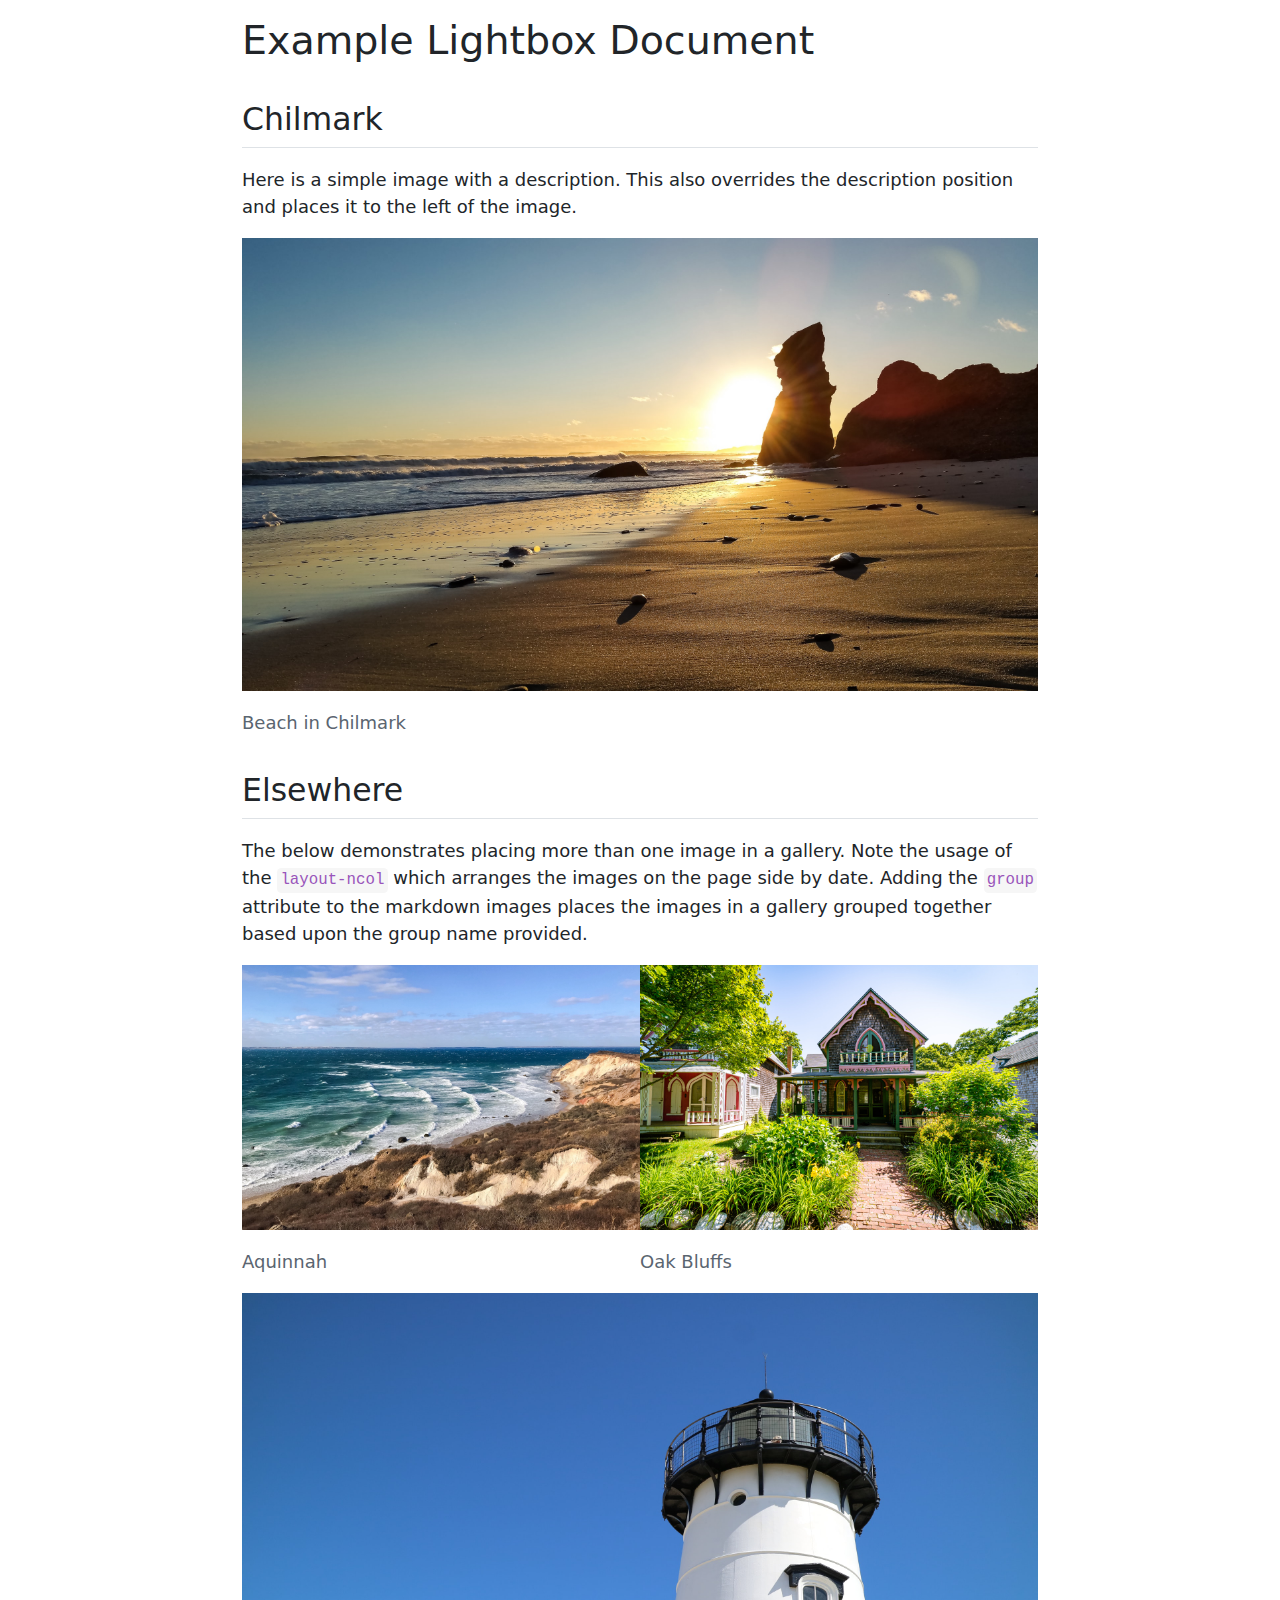
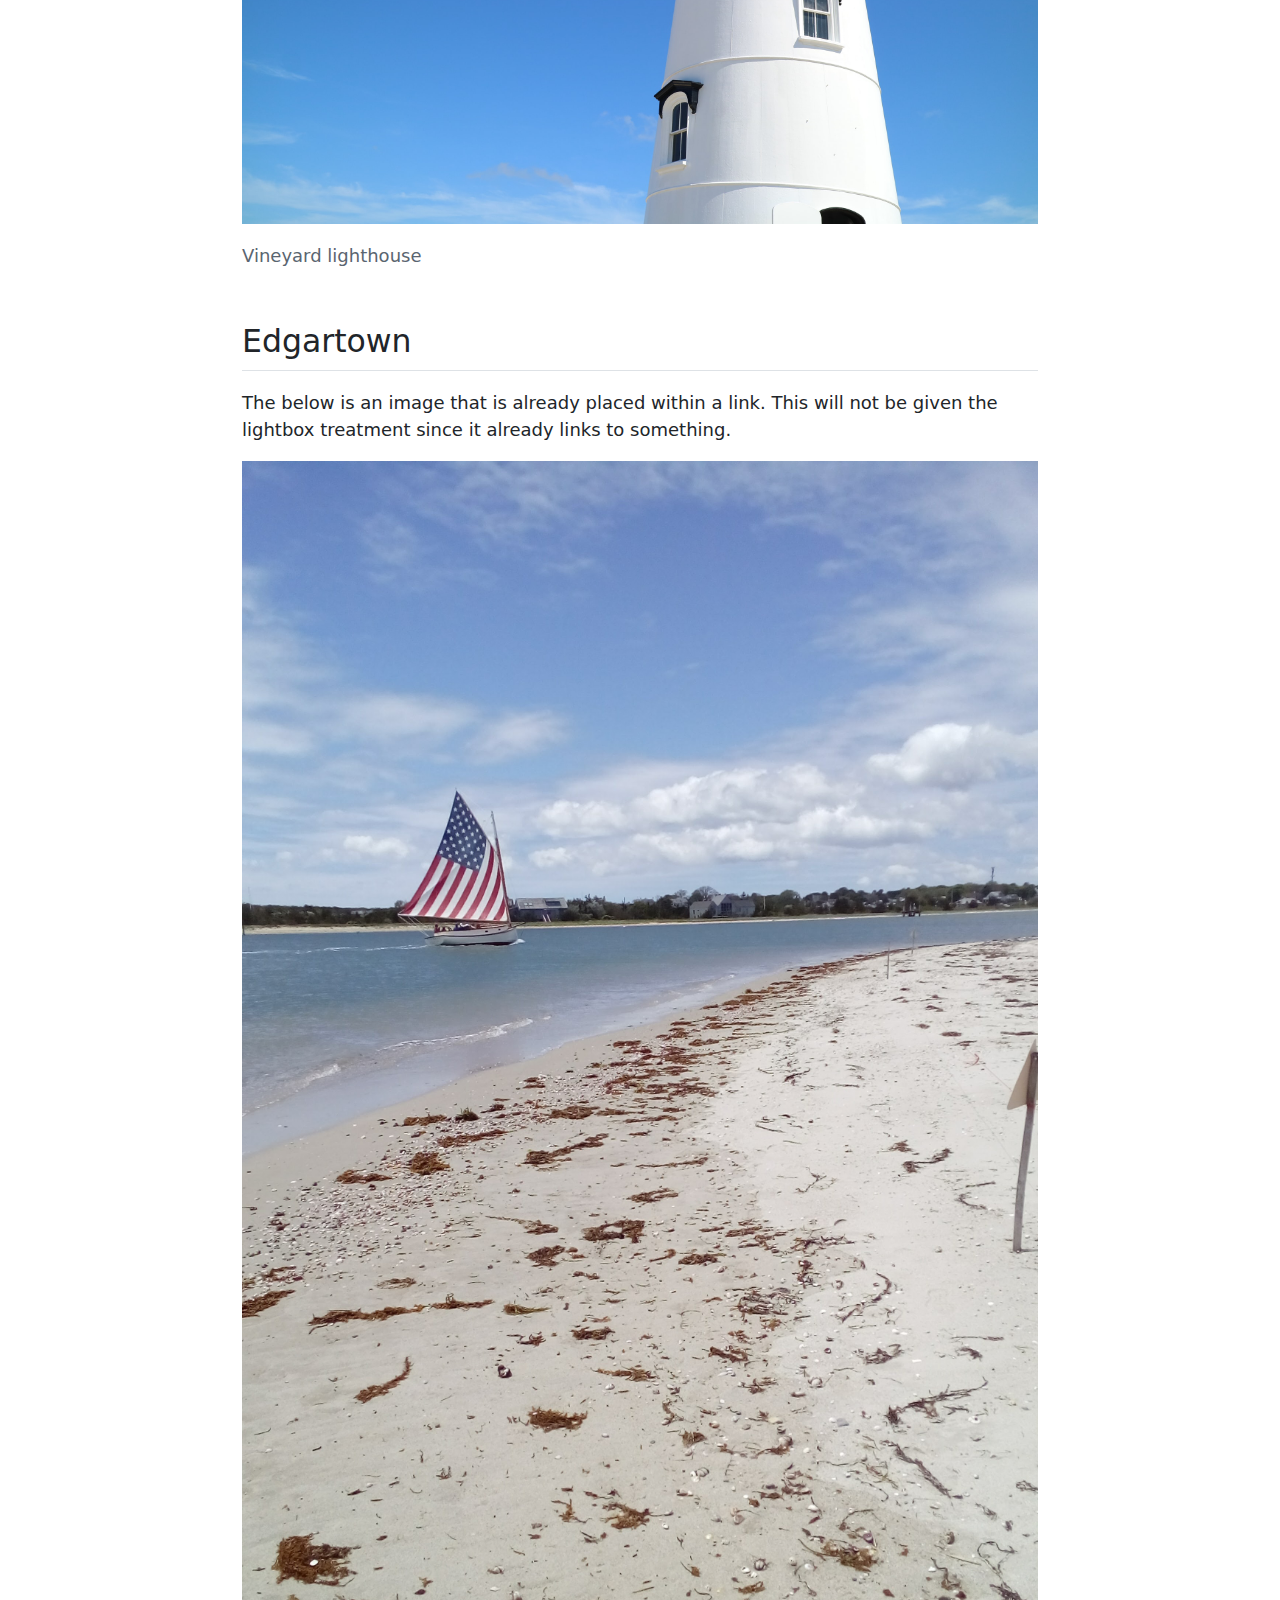
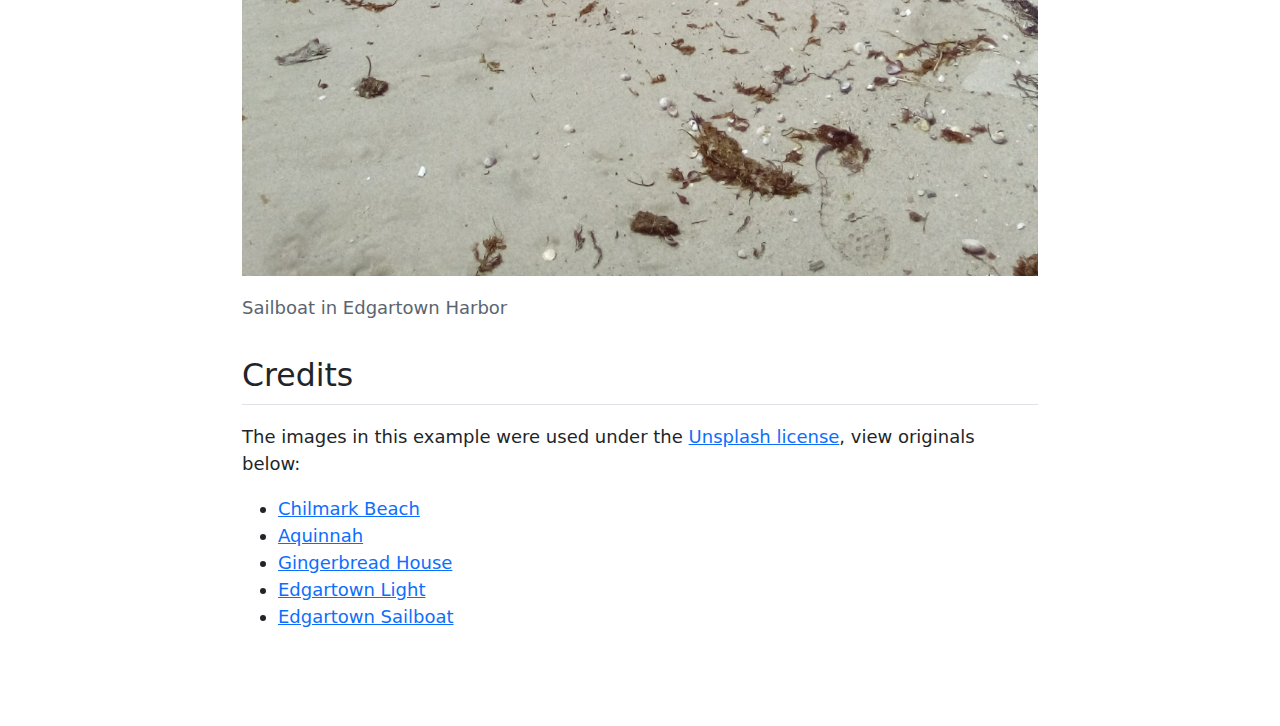
==== example.html @ 927add0f "Built site for gh-pages" ====
<!DOCTYPE html>
<html xmlns="http://www.w3.org/1999/xhtml" lang="en" xml:lang="en"><head>

<meta charset="utf-8">
<meta name="generator" content="quarto-99.9.9">

<meta name="viewport" content="width=device-width, initial-scale=1.0, user-scalable=yes">


<title>Example Lightbox Document</title>
<style>
code{white-space: pre-wrap;}
span.smallcaps{font-variant: small-caps;}
span.underline{text-decoration: underline;}
div.column{display: inline-block; vertical-align: top; width: 50%;}
div.hanging-indent{margin-left: 1.5em; text-indent: -1.5em;}
ul.task-list{list-style: none;}
</style>


<script src="example_files/libs/clipboard/clipboard.min.js"></script>
<script src="example_files/libs/quarto-html/quarto.js"></script>
<script src="example_files/libs/quarto-html/popper.min.js"></script>
<script src="example_files/libs/quarto-html/tippy.umd.min.js"></script>
<script src="example_files/libs/quarto-html/anchor.min.js"></script>
<link href="example_files/libs/quarto-html/tippy.css" rel="stylesheet">
<link href="example_files/libs/quarto-html/quarto-syntax-highlighting.css" rel="stylesheet" id="quarto-text-highlighting-styles">
<script src="example_files/libs/bootstrap/bootstrap.min.js"></script>
<link href="example_files/libs/bootstrap/bootstrap-icons.css" rel="stylesheet">
<link href="example_files/libs/bootstrap/bootstrap.min.css" rel="stylesheet" id="quarto-bootstrap" data-mode="light">
<script src="example_files/libs/quarto-contrib/glightbox/glightbox.min.js"></script>
<link href="example_files/libs/quarto-contrib/glightbox/glightbox.min.css" rel="stylesheet">
<link href="example_files/libs/quarto-contrib/glightbox/lightbox.css" rel="stylesheet">


</head>

<body class="fullcontent">

<div id="quarto-content" class="page-columns page-rows-contents page-layout-article">

<main class="content" id="quarto-document-content">

<header id="title-block-header" class="quarto-title-block default">
<div class="quarto-title">
<h1 class="title">Example Lightbox Document</h1>
</div>



<div class="quarto-title-meta">

    
    
  </div>
  

</header>

<section id="chilmark" class="level2">
<h2 class="anchored" data-anchor-id="chilmark">Chilmark</h2>
<p>Here is a simple image with a description. This also overrides the description position and places it to the left of the image.</p>
<div class="quarto-figure quarto-figure-center">
<figure class="figure">
<p><a href="images/mv-0.jpg" class="lightbox" data-gallery="quarto-lightbox-gallery-1" data-description="Chilmark has a reputation as having some of the best beaches on Martha's Vineyard. Chilmark beaches are resident only in the summer, so be sure to have your proof of residency ready if you'd like to visit one of these special places." data-desc-position="left" title="Beach in Chilmark"><img src="images/mv-0.jpg" title="fig:" class="img-fluid figure-img"></a></p>
<p></p><figcaption aria-hidden="true" class="figure-caption">Beach in Chilmark</figcaption><p></p>
</figure>
</div>
</section>
<section id="elsewhere" class="level2">
<h2 class="anchored" data-anchor-id="elsewhere">Elsewhere</h2>
<p>The below demonstrates placing more than one image in a gallery. Note the usage of the <code>layout-ncol</code> which arranges the images on the page side by date. Adding the <code>group</code> attribute to the markdown images places the images in a gallery grouped together based upon the group name provided.</p>
<div class="quarto-layout-panel">
<div class="quarto-layout-row quarto-layout-valign-top">
<div class="quarto-figure quarto-figure-center" style="flex-basis: 50.0%;justify-content: center;">
<figure class="figure">
<p><a href="images/mv-1.jpg" class="lightbox" data-description="The waves break off the coast of Aquinnah on a beautiful summer day." data-gallery="elsewhere" title="Aquinnah"><img src="images/mv-1.jpg" title="fig:" class="img-fluid figure-img"></a></p>
<p></p><figcaption aria-hidden="true" class="figure-caption">Aquinnah</figcaption><p></p>
</figure>
</div>
<div class="quarto-figure quarto-figure-center" style="flex-basis: 50.0%;justify-content: center;">
<figure class="figure">
<p><a href="images/mv-3.jpg" class="lightbox" data-description="Oak Bluffs is famous for its Gingerbread cottages, busy town center, and party like atmosphere." data-gallery="elsewhere" title="Oak Bluffs"><img src="images/mv-3.jpg" title="fig:" class="img-fluid figure-img"></a></p>
<p></p><figcaption aria-hidden="true" class="figure-caption">Oak Bluffs</figcaption><p></p>
</figure>
</div>
</div>
<div class="quarto-layout-row quarto-layout-valign-top">
<div class="quarto-figure quarto-figure-center" style="flex-basis: 100.0%;justify-content: center;">
<figure class="figure">
<p><a href="images/mv-2.jpg" class="lightbox" data-description="The Edgartown Lighthouse is a short walk from downtown and has beautiful views over the entrance to Edgartown Harbor." data-gallery="elsewhere" title="Vineyard lighthouse"><img src="images/mv-2.jpg" title="fig:" class="img-fluid figure-img"></a></p>
<p></p><figcaption aria-hidden="true" class="figure-caption">Vineyard lighthouse</figcaption><p></p>
</figure>
</div>
</div>
</div>
</section>
<section id="edgartown" class="level2">
<h2 class="anchored" data-anchor-id="edgartown">Edgartown</h2>
<p>The below is an image that is already placed within a link. This will not be given the lightbox treatment since it already links to something.</p>
<div class="quarto-figure quarto-figure-center">
<figure class="figure">
<p><a href="https://www.google.com"><img src="images/mv-4.jpg" class="img-fluid figure-img"></a></p>
<p></p><figcaption aria-hidden="true" class="figure-caption">Sailboat in Edgartown Harbor</figcaption><p></p>
</figure>
</div>
</section>
<section id="credits" class="level2">
<h2 class="anchored" data-anchor-id="credits">Credits</h2>
<p>The images in this example were used under the <a href="https://unsplash.com/license">Unsplash license</a>, view originals below:</p>
<ul>
<li><a href="https://unsplash.com/photos/VBDJGOMCwps">Chilmark Beach</a></li>
<li><a href="https://unsplash.com/photos/2iQnDPLIXwU">Aquinnah</a></li>
<li><a href="https://unsplash.com/photos/HQEtvlNzUyA">Gingerbread House</a></li>
<li><a href="https://unsplash.com/photos/f59MyOfLpi8">Edgartown Light</a></li>
<li><a href="https://unsplash.com/photos/IiLiz7XpQpI">Edgartown Sailboat</a></li>
</ul>
</section>

</main>
<!-- /main column -->
<script id="quarto-html-after-body" type="application/javascript">
window.document.addEventListener("DOMContentLoaded", function (event) {
  const toggleBodyColorMode = (bsSheetEl) => {
    const mode = bsSheetEl.getAttribute("data-mode");
    const bodyEl = window.document.querySelector("body");
    if (mode === "dark") {
      bodyEl.classList.add("quarto-dark");
      bodyEl.classList.remove("quarto-light");
    } else {
      bodyEl.classList.add("quarto-light");
      bodyEl.classList.remove("quarto-dark");
    }
  }
  const toggleBodyColorPrimary = () => {
    toggleBodyColorMode(window.document.querySelector("link#quarto-bootstrap"));
  }
  toggleBodyColorPrimary();  
  const icon = "";
  const anchorJS = new window.AnchorJS();
  anchorJS.options = {
    placement: 'right',
    icon: icon
  };
  anchorJS.add('.anchored');
  const clipboard = new window.ClipboardJS('.code-copy-button', {
    target: function(trigger) {
      return trigger.previousElementSibling;
    }
  });
  clipboard.on('success', function(e) {
    // button target
    const button = e.trigger;
    // don't keep focus
    button.blur();
    // flash "checked"
    button.classList.add('code-copy-button-checked');
    var currentTitle = button.getAttribute("title");
    button.setAttribute("title", "Copied!");
    setTimeout(function() {
      button.setAttribute("title", currentTitle);
      button.classList.remove('code-copy-button-checked');
    }, 1000);
    // clear code selection
    e.clearSelection();
  });
  function tippyHover(el, contentFn) {
    const config = {
      allowHTML: true,
      content: contentFn,
      maxWidth: 500,
      delay: 100,
      arrow: false,
      appendTo: function(el) {
          return el.parentElement;
      },
      interactive: true,
      interactiveBorder: 10,
      theme: 'quarto',
      placement: 'bottom-start'
    };
    window.tippy(el, config); 
  }
  const noterefs = window.document.querySelectorAll('a[role="doc-noteref"]');
  for (var i=0; i<noterefs.length; i++) {
    const ref = noterefs[i];
    tippyHover(ref, function() {
      let href = ref.getAttribute('href');
      try { href = new URL(href).hash; } catch {}
      const id = href.replace(/^#\/?/, "");
      const note = window.document.getElementById(id);
      return note.innerHTML;
    });
  }
  var bibliorefs = window.document.querySelectorAll('a[role="doc-biblioref"]');
  for (var i=0; i<bibliorefs.length; i++) {
    const ref = bibliorefs[i];
    const cites = ref.parentNode.getAttribute('data-cites').split(' ');
    tippyHover(ref, function() {
      var popup = window.document.createElement('div');
      cites.forEach(function(cite) {
        var citeDiv = window.document.createElement('div');
        citeDiv.classList.add('hanging-indent');
        citeDiv.classList.add('csl-entry');
        var biblioDiv = window.document.getElementById('ref-' + cite);
        if (biblioDiv) {
          citeDiv.innerHTML = biblioDiv.innerHTML;
        }
        popup.appendChild(citeDiv);
      });
      return popup.innerHTML;
    });
  }
});
</script>
</div> <!-- /content -->
<script>var lightboxQuarto = GLightbox({"closeEffect":"zoom","selector":".lightbox","loop":true,"descPosition":"bottom","openEffect":"zoom"});</script>



</body></html>
---- example_files/libs/quarto-html/tippy.css ----
.tippy-box[data-animation=fade][data-state=hidden]{opacity:0}[data-tippy-root]{max-width:calc(100vw - 10px)}.tippy-box{position:relative;background-color:#333;color:#fff;border-radius:4px;font-size:14px;line-height:1.4;white-space:normal;outline:0;transition-property:transform,visibility,opacity}.tippy-box[data-placement^=top]>.tippy-arrow{bottom:0}.tippy-box[data-placement^=top]>.tippy-arrow:before{bottom:-7px;left:0;border-width:8px 8px 0;border-top-color:initial;transform-origin:center top}.tippy-box[data-placement^=bottom]>.tippy-arrow{top:0}.tippy-box[data-placement^=bottom]>.tippy-arrow:before{top:-7px;left:0;border-width:0 8px 8px;border-bottom-color:initial;transform-origin:center bottom}.tippy-box[data-placement^=left]>.tippy-arrow{right:0}.tippy-box[data-placement^=left]>.tippy-arrow:before{border-width:8px 0 8px 8px;border-left-color:initial;right:-7px;transform-origin:center left}.tippy-box[data-placement^=right]>.tippy-arrow{left:0}.tippy-box[data-placement^=right]>.tippy-arrow:before{left:-7px;border-width:8px 8px 8px 0;border-right-color:initial;transform-origin:center right}.tippy-box[data-inertia][data-state=visible]{transition-timing-function:cubic-bezier(.54,1.5,.38,1.11)}.tippy-arrow{width:16px;height:16px;color:#333}.tippy-arrow:before{content:"";position:absolute;border-color:transparent;border-style:solid}.tippy-content{position:relative;padding:5px 9px;z-index:1}
---- example_files/libs/quarto-html/quarto-syntax-highlighting.css ----
/* quarto syntax highlight colors */
:root {
  --quarto-hl-ot-color: #003B4F;
  --quarto-hl-at-color: #657422;
  --quarto-hl-ss-color: #20794D;
  --quarto-hl-an-color: #5E5E5E;
  --quarto-hl-fu-color: #4758AB;
  --quarto-hl-st-color: #20794D;
  --quarto-hl-cf-color: #003B4F;
  --quarto-hl-op-color: #5E5E5E;
  --quarto-hl-er-color: #AD0000;
  --quarto-hl-bn-color: #AD0000;
  --quarto-hl-al-color: #AD0000;
  --quarto-hl-va-color: #111111;
  --quarto-hl-bu-color: inherit;
  --quarto-hl-ex-color: inherit;
  --quarto-hl-pp-color: #AD0000;
  --quarto-hl-in-color: #5E5E5E;
  --quarto-hl-vs-color: #20794D;
  --quarto-hl-wa-color: #5E5E5E;
  --quarto-hl-do-color: #5E5E5E;
  --quarto-hl-im-color: #00769E;
  --quarto-hl-ch-color: #20794D;
  --quarto-hl-dt-color: #AD0000;
  --quarto-hl-fl-color: #AD0000;
  --quarto-hl-co-color: #5E5E5E;
  --quarto-hl-cv-color: #5E5E5E;
  --quarto-hl-cn-color: #8f5902;
  --quarto-hl-sc-color: #5E5E5E;
  --quarto-hl-dv-color: #AD0000;
  --quarto-hl-kw-color: #003B4F;
}

/* other quarto variables */
:root {
  --quarto-font-monospace: SFMono-Regular, Menlo, Monaco, Consolas, "Liberation Mono", "Courier New", monospace;
}

pre > code.sourceCode > span {
  color: #003B4F;
}

code span {
  color: #003B4F;
}

code.sourceCode > span {
  color: #003B4F;
}

div.sourceCode,
div.sourceCode pre.sourceCode {
  color: #003B4F;
}

code span.ot {
  color: #003B4F;
}

code span.at {
  color: #657422;
}

code span.ss {
  color: #20794D;
}

code span.an {
  color: #5E5E5E;
}

code span.fu {
  color: #4758AB;
}

code span.st {
  color: #20794D;
}

code span.cf {
  color: #003B4F;
}

code span.op {
  color: #5E5E5E;
}

code span.er {
  color: #AD0000;
}

code span.bn {
  color: #AD0000;
}

code span.al {
  color: #AD0000;
}

code span.va {
  color: #111111;
}

code span.pp {
  color: #AD0000;
}

code span.in {
  color: #5E5E5E;
}

code span.vs {
  color: #20794D;
}

code span.wa {
  color: #5E5E5E;
  font-style: italic;
}

code span.do {
  color: #5E5E5E;
  font-style: italic;
}

code span.im {
  color: #00769E;
}

code span.ch {
  color: #20794D;
}

code span.dt {
  color: #AD0000;
}

code span.fl {
  color: #AD0000;
}

code span.co {
  color: #5E5E5E;
}

code span.cv {
  color: #5E5E5E;
  font-style: italic;
}

code span.cn {
  color: #8f5902;
}

code span.sc {
  color: #5E5E5E;
}

code span.dv {
  color: #AD0000;
}

code span.kw {
  color: #003B4F;
}

.prevent-inlining {
  content: "</";
}

/*# sourceMappingURL=debc5d5d77c3f9108843748ff7464032.css.map */
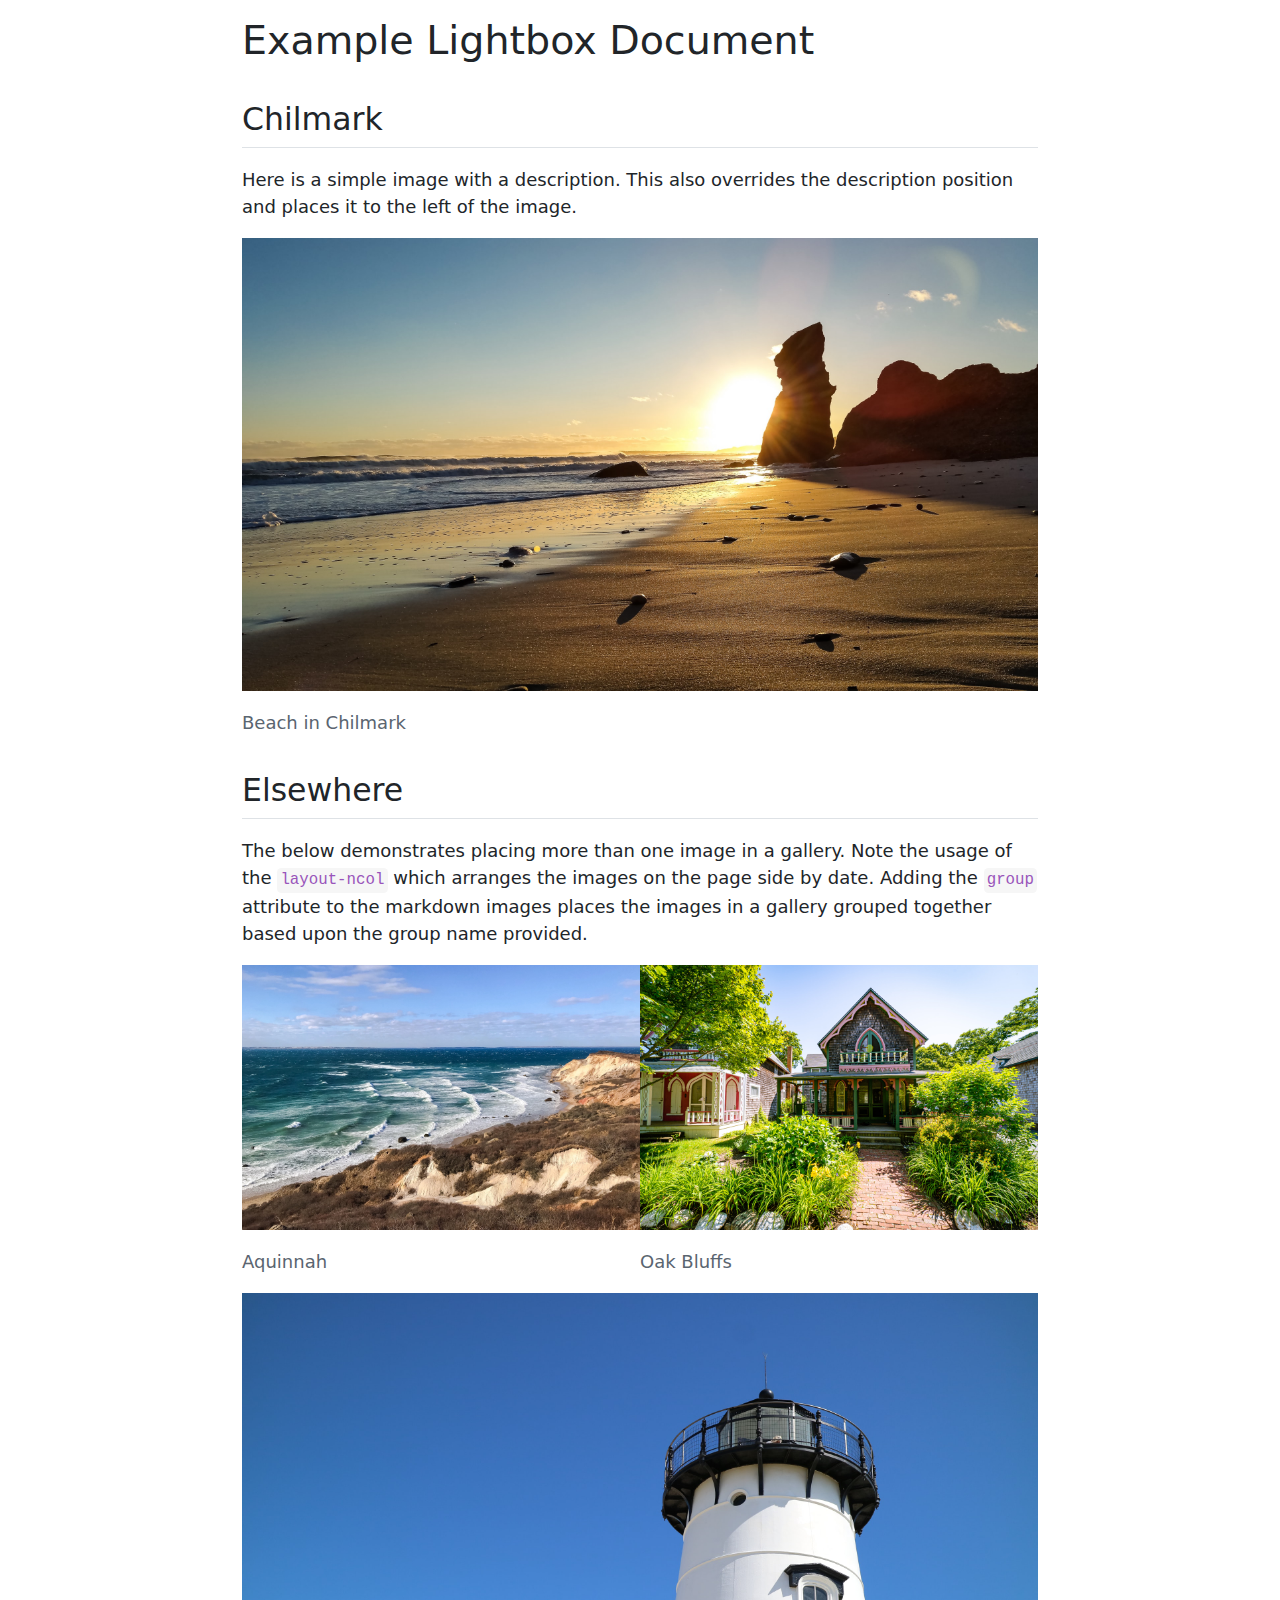
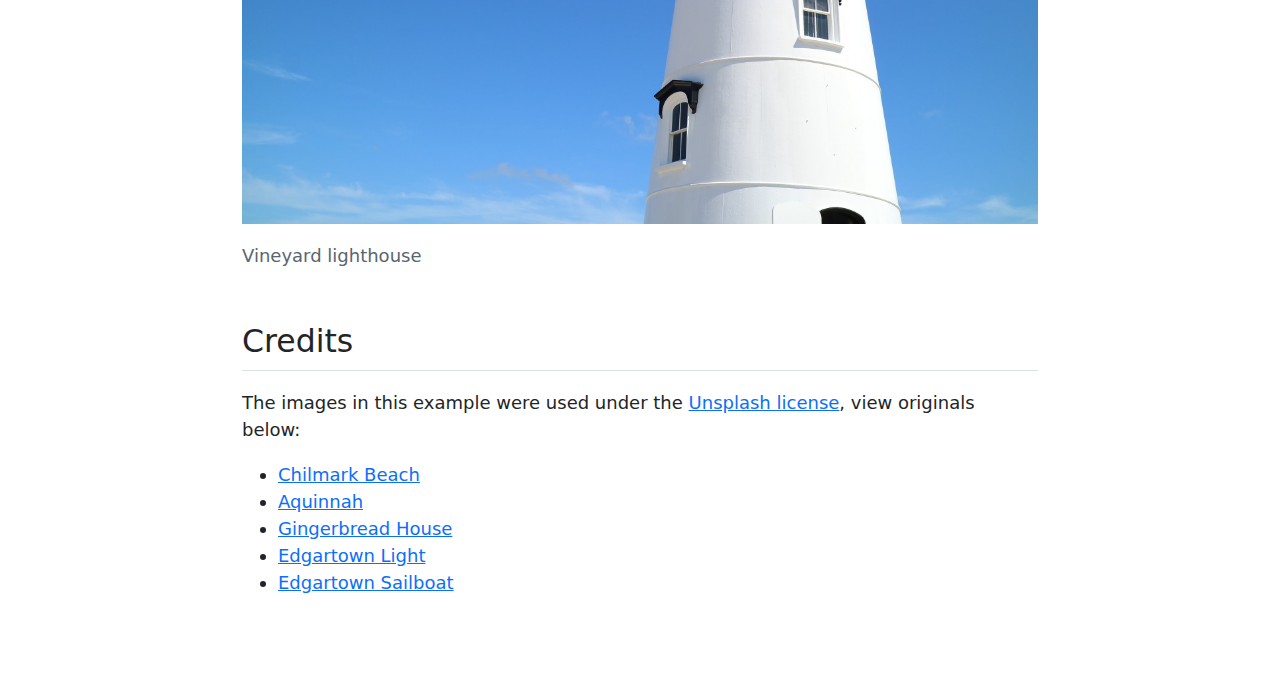
==== commit a055ce9b: "Built site for gh-pages" ====
--- a/example.html
+++ b/example.html
@@ -62,7 +62,7 @@
 <p>Here is a simple image with a description. This also overrides the description position and places it to the left of the image.</p>
 <div class="quarto-figure quarto-figure-center">
 <figure class="figure">
-<p><a href="images/mv-0.jpg" class="lightbox" data-gallery="quarto-lightbox-gallery-1" data-description="Chilmark has a reputation as having some of the best beaches on Martha's Vineyard. Chilmark beaches are resident only in the summer, so be sure to have your proof of residency ready if you'd like to visit one of these special places." data-desc-position="left" title="Beach in Chilmark"><img src="images/mv-0.jpg" title="fig:" class="img-fluid figure-img"></a></p>
+<p><a href="images/mv-0.jpg" class="lightbox" data-desc-position="left" data-description="Chilmark has a reputation as having some of the best beaches on Martha's Vineyard. Chilmark beaches are resident only in the summer, so be sure to have your proof of residency ready if you'd like to visit one of these special places." data-gallery="quarto-lightbox-gallery-1" title="Beach in Chilmark"><img src="images/mv-0.jpg" title="fig:" class="img-fluid figure-img"></a></p>
 <p></p><figcaption aria-hidden="true" class="figure-caption">Beach in Chilmark</figcaption><p></p>
 </figure>
 </div>
@@ -74,13 +74,13 @@
 <div class="quarto-layout-row quarto-layout-valign-top">
 <div class="quarto-figure quarto-figure-center" style="flex-basis: 50.0%;justify-content: center;">
 <figure class="figure">
-<p><a href="images/mv-1.jpg" class="lightbox" data-description="The waves break off the coast of Aquinnah on a beautiful summer day." data-gallery="elsewhere" title="Aquinnah"><img src="images/mv-1.jpg" title="fig:" class="img-fluid figure-img"></a></p>
+<p><a href="images/mv-1.jpg" class="lightbox" data-gallery="elsewhere" data-description="The waves break off the coast of Aquinnah on a beautiful summer day." title="Aquinnah"><img src="images/mv-1.jpg" title="fig:" class="img-fluid figure-img"></a></p>
 <p></p><figcaption aria-hidden="true" class="figure-caption">Aquinnah</figcaption><p></p>
 </figure>
 </div>
 <div class="quarto-figure quarto-figure-center" style="flex-basis: 50.0%;justify-content: center;">
 <figure class="figure">
-<p><a href="images/mv-3.jpg" class="lightbox" data-description="Oak Bluffs is famous for its Gingerbread cottages, busy town center, and party like atmosphere." data-gallery="elsewhere" title="Oak Bluffs"><img src="images/mv-3.jpg" title="fig:" class="img-fluid figure-img"></a></p>
+<p><a href="images/mv-3.jpg" class="lightbox" data-gallery="elsewhere" data-description="Oak Bluffs is famous for its Gingerbread cottages, busy town center, and party like atmosphere." title="Oak Bluffs"><img src="images/mv-3.jpg" title="fig:" class="img-fluid figure-img"></a></p>
 <p></p><figcaption aria-hidden="true" class="figure-caption">Oak Bluffs</figcaption><p></p>
 </figure>
 </div>
@@ -88,21 +88,11 @@
 <div class="quarto-layout-row quarto-layout-valign-top">
 <div class="quarto-figure quarto-figure-center" style="flex-basis: 100.0%;justify-content: center;">
 <figure class="figure">
-<p><a href="images/mv-2.jpg" class="lightbox" data-description="The Edgartown Lighthouse is a short walk from downtown and has beautiful views over the entrance to Edgartown Harbor." data-gallery="elsewhere" title="Vineyard lighthouse"><img src="images/mv-2.jpg" title="fig:" class="img-fluid figure-img"></a></p>
+<p><a href="images/mv-2.jpg" class="lightbox" data-gallery="elsewhere" data-description="The Edgartown Lighthouse is a short walk from downtown and has beautiful views over the entrance to Edgartown Harbor." title="Vineyard lighthouse"><img src="images/mv-2.jpg" title="fig:" class="img-fluid figure-img"></a></p>
 <p></p><figcaption aria-hidden="true" class="figure-caption">Vineyard lighthouse</figcaption><p></p>
 </figure>
 </div>
 </div>
-</div>
-</section>
-<section id="edgartown" class="level2">
-<h2 class="anchored" data-anchor-id="edgartown">Edgartown</h2>
-<p>The below is an image that is already placed within a link. This will not be given the lightbox treatment since it already links to something.</p>
-<div class="quarto-figure quarto-figure-center">
-<figure class="figure">
-<p><a href="https://www.google.com"><img src="images/mv-4.jpg" class="img-fluid figure-img"></a></p>
-<p></p><figcaption aria-hidden="true" class="figure-caption">Sailboat in Edgartown Harbor</figcaption><p></p>
-</figure>
 </div>
 </section>
 <section id="credits" class="level2">
@@ -214,7 +204,7 @@
 });
 </script>
 </div> <!-- /content -->
-<script>var lightboxQuarto = GLightbox({"closeEffect":"zoom","selector":".lightbox","loop":true,"descPosition":"bottom","openEffect":"zoom"});</script>
+<script>var lightboxQuarto = GLightbox({"selector":".lightbox","closeEffect":"zoom","loop":true,"descPosition":"bottom","openEffect":"zoom"});</script>
 
 
 
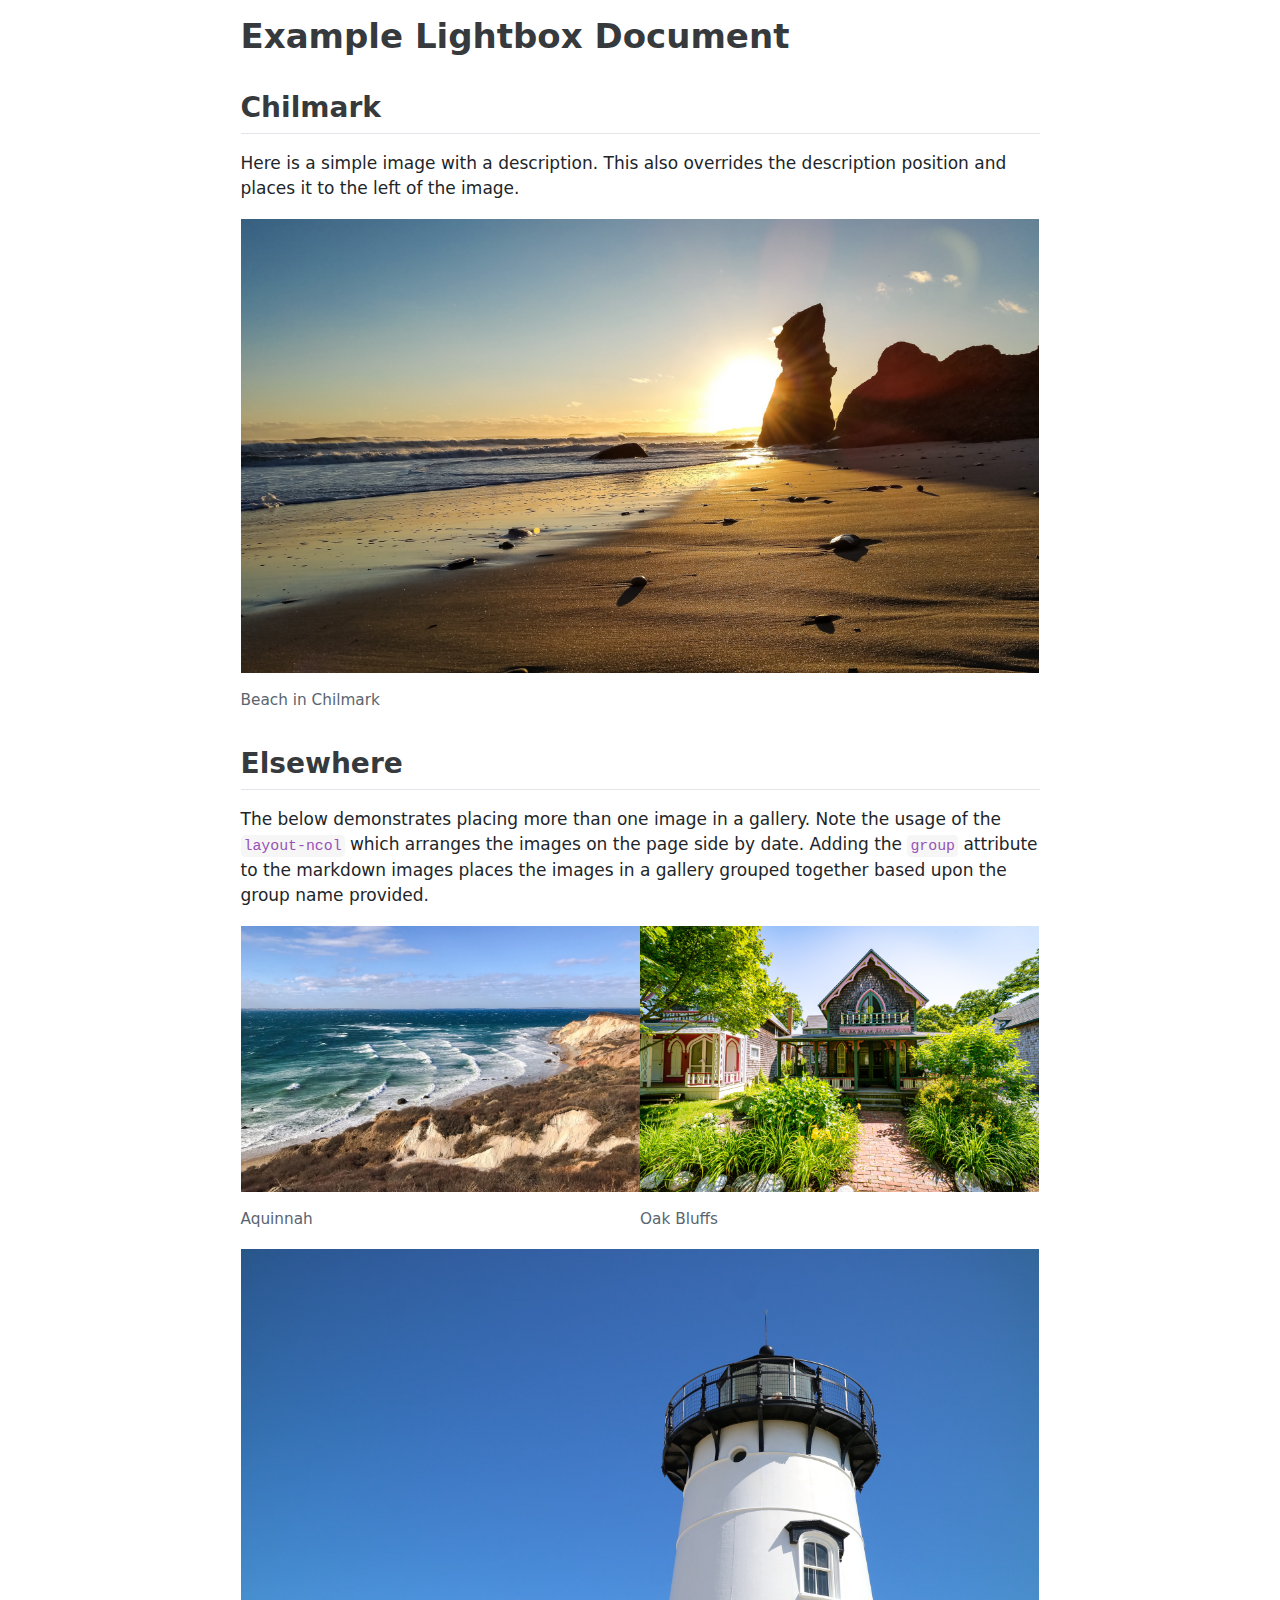
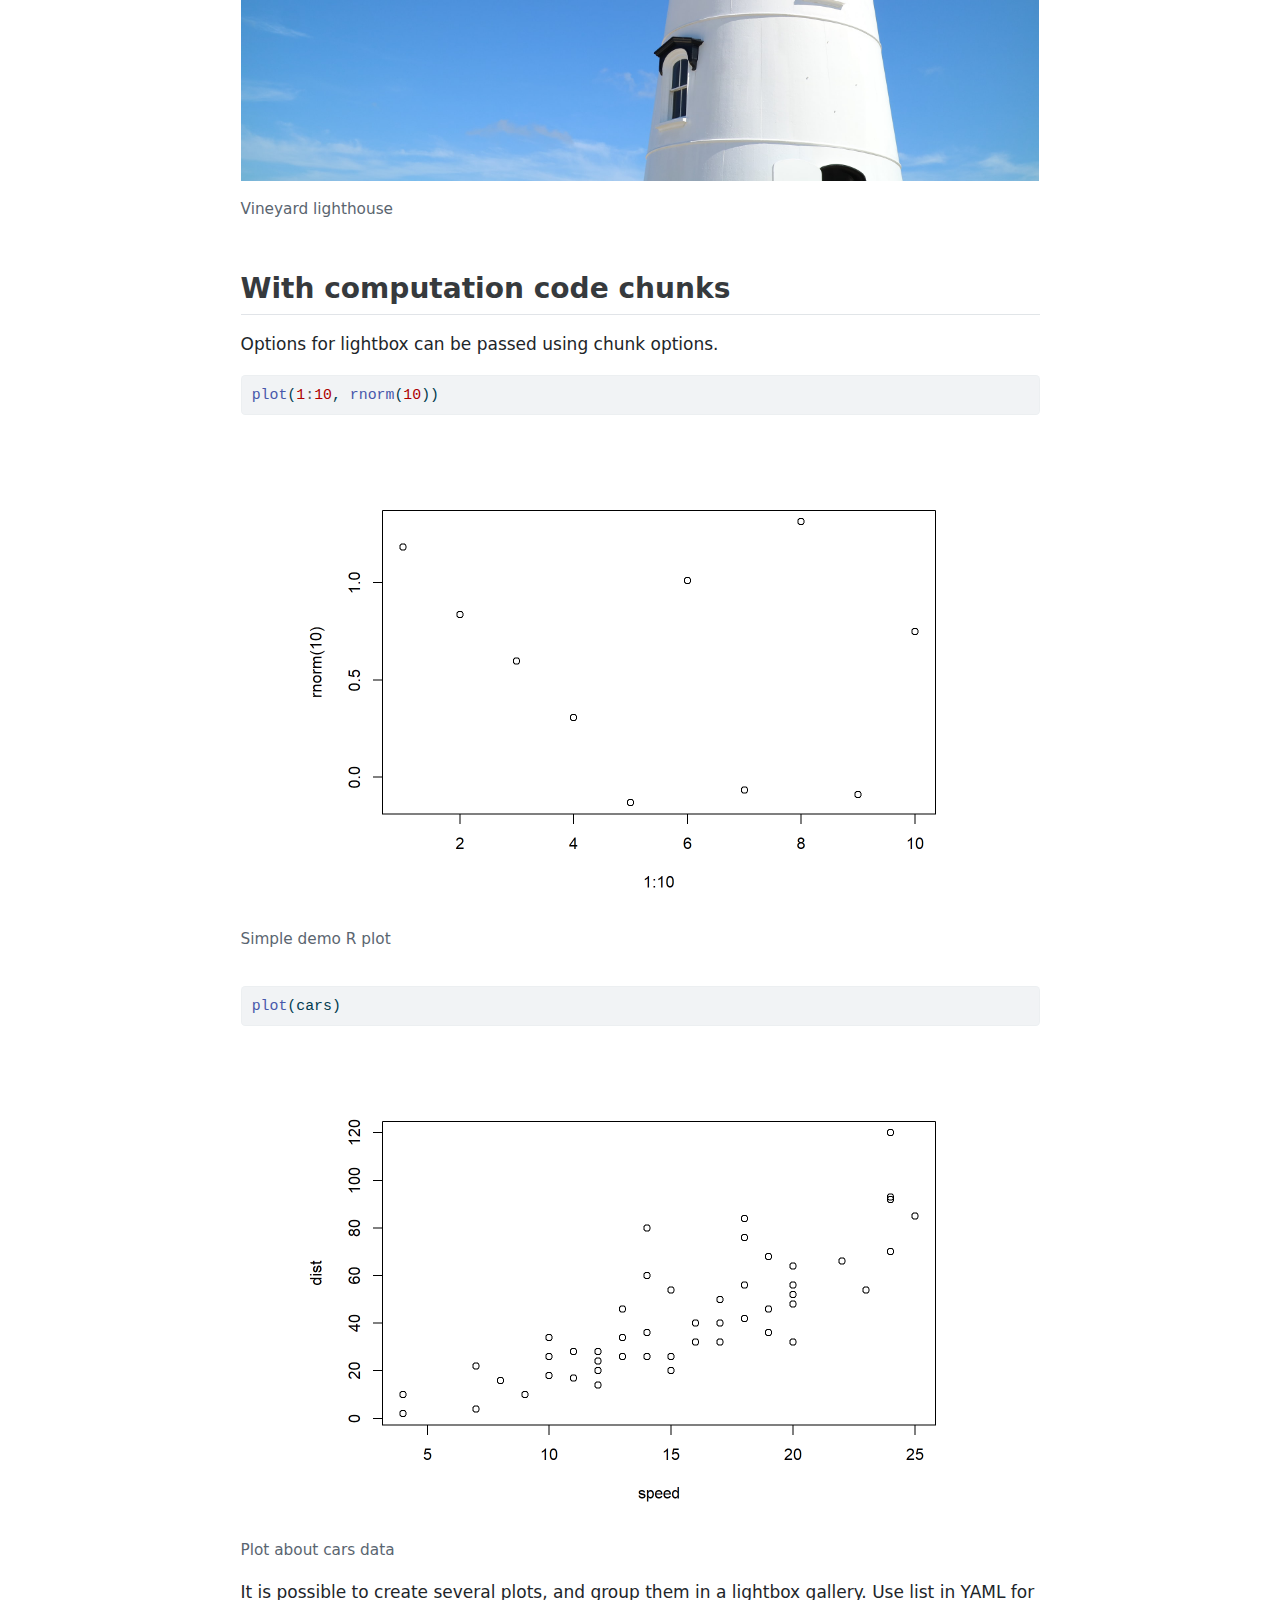
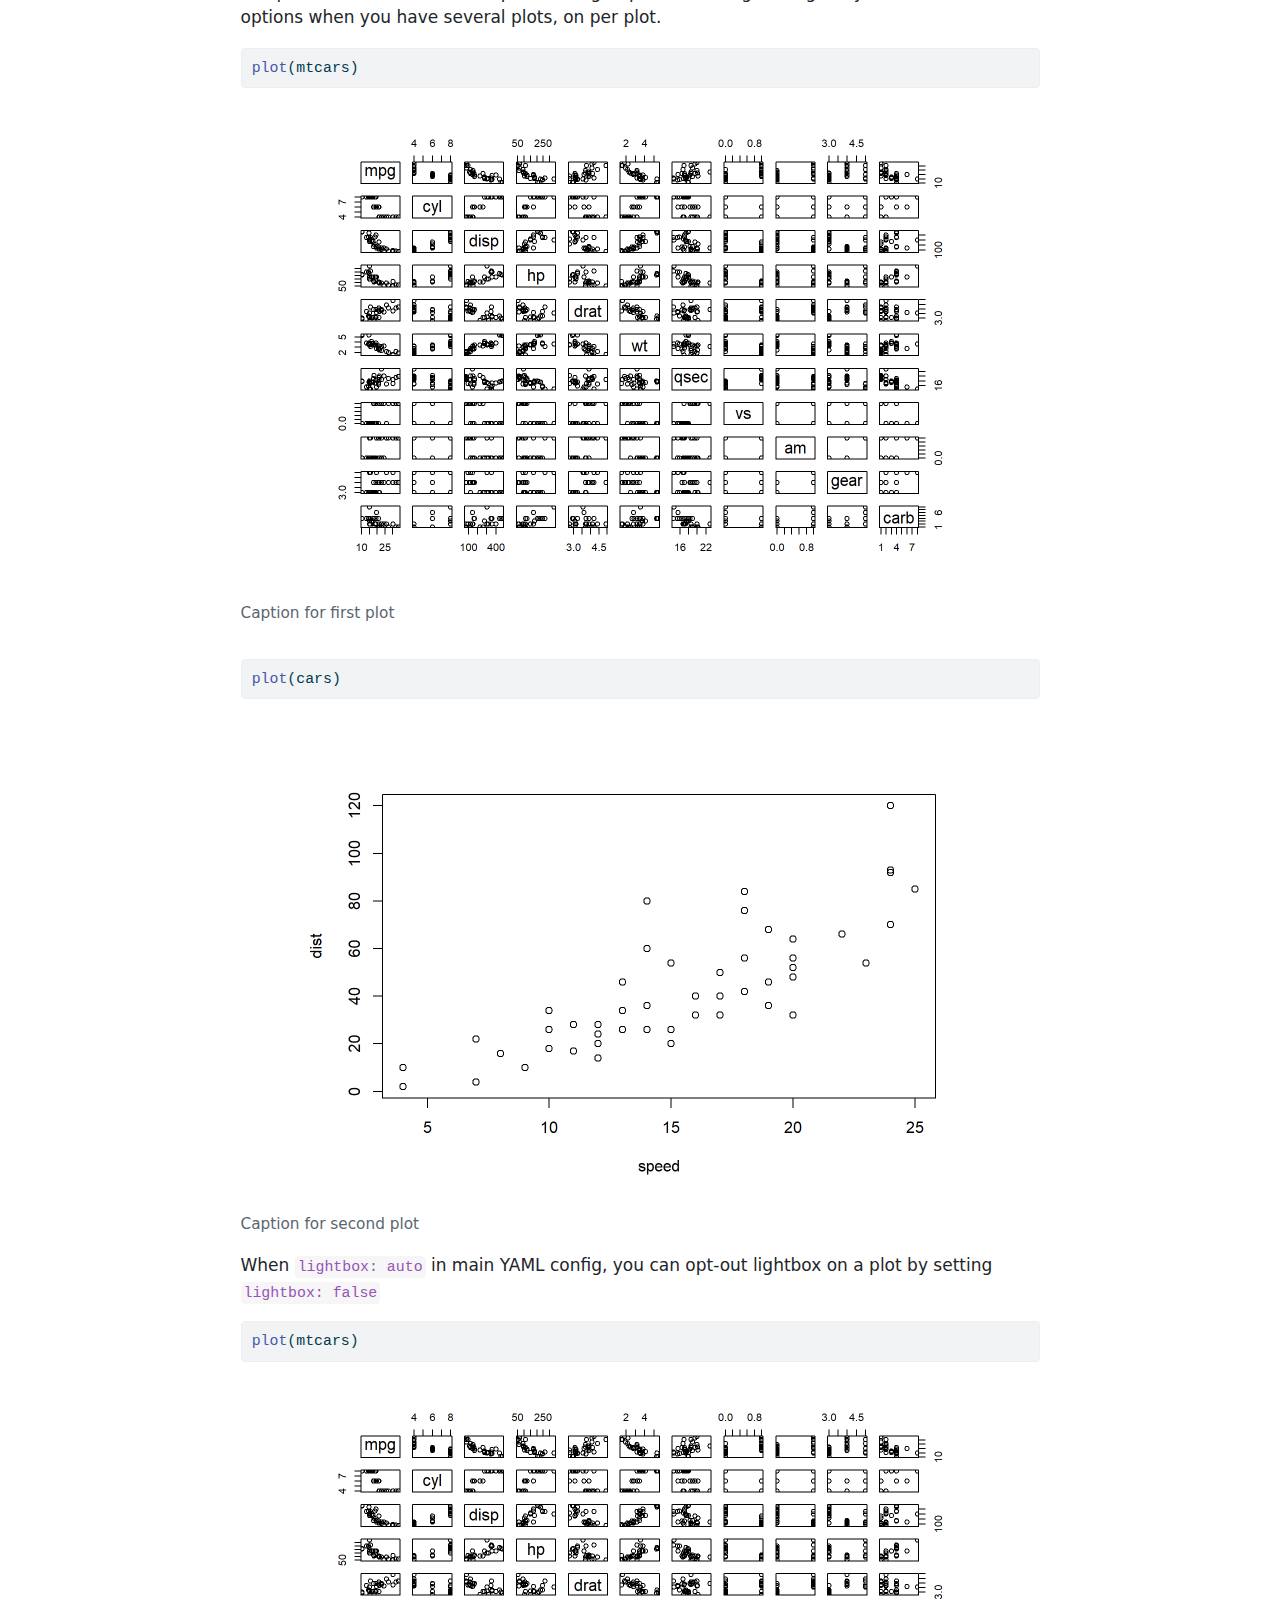
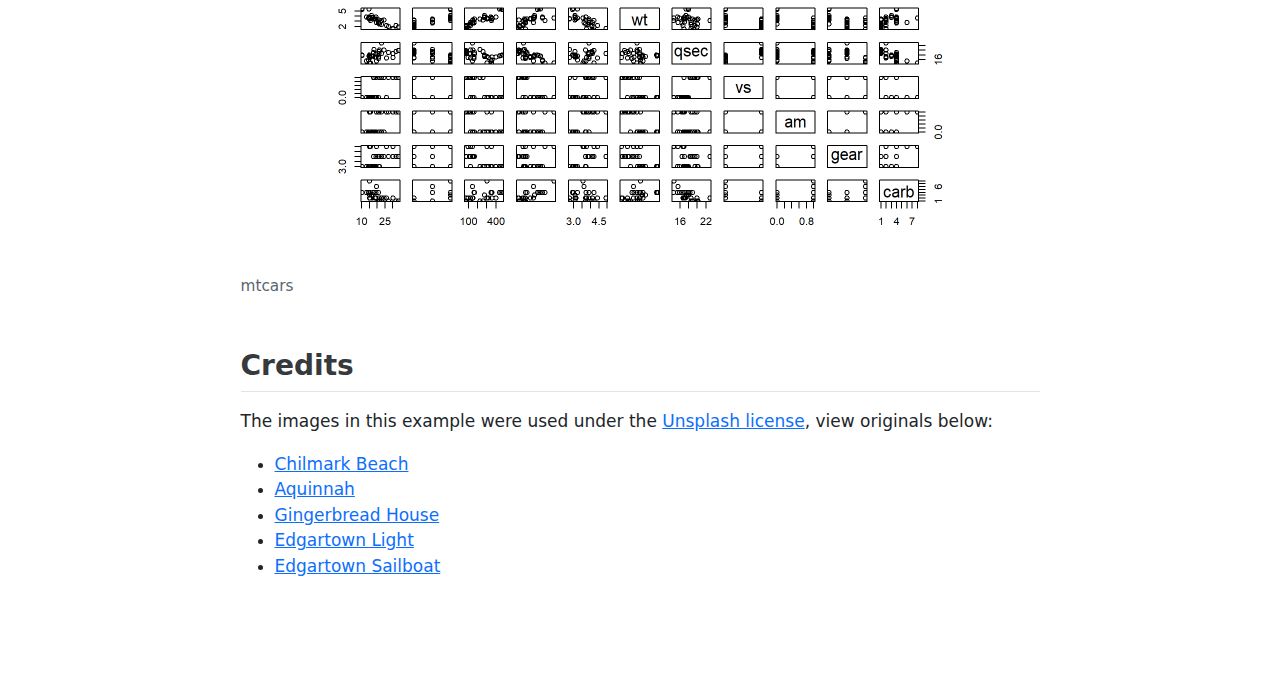
==== commit 291ad18f: "Built site for gh-pages" ====
--- a/example.html
+++ b/example.html
@@ -11,10 +11,49 @@
 <style>
 code{white-space: pre-wrap;}
 span.smallcaps{font-variant: small-caps;}
-span.underline{text-decoration: underline;}
-div.column{display: inline-block; vertical-align: top; width: 50%;}
+div.columns{display: flex; gap: min(4vw, 1.5em);}
+div.column{flex: auto; overflow-x: auto;}
 div.hanging-indent{margin-left: 1.5em; text-indent: -1.5em;}
 ul.task-list{list-style: none;}
+ul.task-list li input[type="checkbox"] {
+  width: 0.8em;
+  margin: 0 0.8em 0.2em -1em; /* quarto-specific, see https://github.com/quarto-dev/quarto-cli/issues/4556 */ 
+  vertical-align: middle;
+}
+/* CSS for syntax highlighting */
+pre > code.sourceCode { white-space: pre; position: relative; }
+pre > code.sourceCode > span { display: inline-block; line-height: 1.25; }
+pre > code.sourceCode > span:empty { height: 1.2em; }
+.sourceCode { overflow: visible; }
+code.sourceCode > span { color: inherit; text-decoration: inherit; }
+div.sourceCode { margin: 1em 0; }
+pre.sourceCode { margin: 0; }
+@media screen {
+div.sourceCode { overflow: auto; }
+}
+@media print {
+pre > code.sourceCode { white-space: pre-wrap; }
+pre > code.sourceCode > span { text-indent: -5em; padding-left: 5em; }
+}
+pre.numberSource code
+  { counter-reset: source-line 0; }
+pre.numberSource code > span
+  { position: relative; left: -4em; counter-increment: source-line; }
+pre.numberSource code > span > a:first-child::before
+  { content: counter(source-line);
+    position: relative; left: -1em; text-align: right; vertical-align: baseline;
+    border: none; display: inline-block;
+    -webkit-touch-callout: none; -webkit-user-select: none;
+    -khtml-user-select: none; -moz-user-select: none;
+    -ms-user-select: none; user-select: none;
+    padding: 0 4px; width: 4em;
+  }
+pre.numberSource { margin-left: 3em;  padding-left: 4px; }
+div.sourceCode
+  {   }
+@media screen {
+pre > code.sourceCode > span > a:first-child::before { text-decoration: underline; }
+}
 </style>
 
 
@@ -51,6 +90,7 @@
 <div class="quarto-title-meta">
 
     
+  
     
   </div>
   
@@ -62,8 +102,94 @@
 <p>Here is a simple image with a description. This also overrides the description position and places it to the left of the image.</p>
 <div class="quarto-figure quarto-figure-center">
 <figure class="figure">
-<p><a href="images/mv-0.jpg" class="lightbox" data-desc-position="left" data-description="Chilmark has a reputation as having some of the best beaches on Martha's Vineyard. Chilmark beaches are resident only in the summer, so be sure to have your proof of residency ready if you'd like to visit one of these special places." data-gallery="quarto-lightbox-gallery-1" title="Beach in Chilmark"><img src="images/mv-0.jpg" title="fig:" class="img-fluid figure-img"></a></p>
-<p></p><figcaption aria-hidden="true" class="figure-caption">Beach in Chilmark</figcaption><p></p>
+<p><a href="images/mv-0.jpg" class="lightbox" data-gallery="quarto-lightbox-gallery-1" data-description="Chilmark
+
+has
+
+a
+
+reputation
+
+as
+
+having
+
+some
+
+of
+
+the
+
+best
+
+beaches
+
+on
+
+Martha’s
+
+Vineyard.
+
+Chilmark
+
+beaches
+
+are
+
+resident
+
+only
+
+in
+
+the
+
+summer,
+
+so
+
+be
+
+sure
+
+to
+
+have
+
+your
+
+proof
+
+of
+
+residency
+
+ready
+
+if
+
+you’d
+
+like
+
+to
+
+visit
+
+one
+
+of
+
+these
+
+special
+
+places.
+
+<em>credit:</em>
+
+<a href=&quot;https://unsplash.com/photos/VBDJGOMCwps&quot;>Chilmark Beach</a>" title="Beach in Chilmark"><img src="images/mv-0.jpg" class="quarto-discovered-preview-image img-fluid figure-img"></a></p>
+<p></p><figcaption class="figure-caption">Beach in Chilmark</figcaption><p></p>
 </figure>
 </div>
 </section>
@@ -74,22 +200,213 @@
 <div class="quarto-layout-row quarto-layout-valign-top">
 <div class="quarto-figure quarto-figure-center" style="flex-basis: 50.0%;justify-content: center;">
 <figure class="figure">
-<p><a href="images/mv-1.jpg" class="lightbox" data-gallery="elsewhere" data-description="The waves break off the coast of Aquinnah on a beautiful summer day." title="Aquinnah"><img src="images/mv-1.jpg" title="fig:" class="img-fluid figure-img"></a></p>
-<p></p><figcaption aria-hidden="true" class="figure-caption">Aquinnah</figcaption><p></p>
+<p><a href="images/mv-1.jpg" class="lightbox" data-gallery="elsewhere" data-description="The
+
+waves
+
+break
+
+off
+
+the
+
+coast
+
+of
+
+Aquinnah
+
+on
+
+a
+
+beautiful
+
+summer
+
+day." title="Aquinnah"><img src="images/mv-1.jpg" class="img-fluid figure-img"></a></p>
+<p></p><figcaption class="figure-caption">Aquinnah</figcaption><p></p>
 </figure>
 </div>
 <div class="quarto-figure quarto-figure-center" style="flex-basis: 50.0%;justify-content: center;">
 <figure class="figure">
-<p><a href="images/mv-3.jpg" class="lightbox" data-gallery="elsewhere" data-description="Oak Bluffs is famous for its Gingerbread cottages, busy town center, and party like atmosphere." title="Oak Bluffs"><img src="images/mv-3.jpg" title="fig:" class="img-fluid figure-img"></a></p>
-<p></p><figcaption aria-hidden="true" class="figure-caption">Oak Bluffs</figcaption><p></p>
+<p><a href="images/mv-3.jpg" class="lightbox" data-gallery="elsewhere" data-description="Oak
+
+Bluffs
+
+is
+
+famous
+
+for
+
+its
+
+Gingerbread
+
+cottages,
+
+busy
+
+town
+
+center,
+
+and
+
+party
+
+like
+
+atmosphere." title="Oak Bluffs"><img src="images/mv-3.jpg" class="img-fluid figure-img"></a></p>
+<p></p><figcaption class="figure-caption">Oak Bluffs</figcaption><p></p>
 </figure>
 </div>
 </div>
 <div class="quarto-layout-row quarto-layout-valign-top">
 <div class="quarto-figure quarto-figure-center" style="flex-basis: 100.0%;justify-content: center;">
 <figure class="figure">
-<p><a href="images/mv-2.jpg" class="lightbox" data-gallery="elsewhere" data-description="The Edgartown Lighthouse is a short walk from downtown and has beautiful views over the entrance to Edgartown Harbor." title="Vineyard lighthouse"><img src="images/mv-2.jpg" title="fig:" class="img-fluid figure-img"></a></p>
-<p></p><figcaption aria-hidden="true" class="figure-caption">Vineyard lighthouse</figcaption><p></p>
+<p><a href="images/mv-2.jpg" class="lightbox" data-gallery="elsewhere" data-description="The
+
+Edgartown
+
+Lighthouse
+
+is
+
+a
+
+short
+
+walk
+
+from
+
+downtown
+
+and
+
+has
+
+beautiful
+
+views
+
+over
+
+the
+
+entrance
+
+to
+
+Edgartown
+
+Harbor." title="Vineyard lighthouse"><img src="images/mv-2.jpg" class="img-fluid figure-img"></a></p>
+<p></p><figcaption class="figure-caption">Vineyard lighthouse</figcaption><p></p>
+</figure>
+</div>
+</div>
+</div>
+</section>
+<section id="with-computation-code-chunks" class="level2">
+<h2 class="anchored" data-anchor-id="with-computation-code-chunks">With computation code chunks</h2>
+<p>Options for lightbox can be passed using chunk options.</p>
+<div class="cell">
+<div class="sourceCode cell-code" id="cb1"><pre class="sourceCode r code-with-copy"><code class="sourceCode r"><span id="cb1-1"><a href="#cb1-1" aria-hidden="true" tabindex="-1"></a><span class="fu">plot</span>(<span class="dv">1</span><span class="sc">:</span><span class="dv">10</span>, <span class="fu">rnorm</span>(<span class="dv">10</span>))</span></code><button title="Copy to Clipboard" class="code-copy-button"><i class="bi"></i></button></pre></div>
+<div class="cell-output-display">
+<div class="quarto-figure quarto-figure-center">
+<figure class="figure">
+<p><a href="example_files/figure-html/unnamed-chunk-1-1.png" class="lightbox" data-gallery="r-graph" data-description="This
+
+is
+
+1
+
+to
+
+10
+
+plot" title="Simple demo R plot"><img src="example_files/figure-html/unnamed-chunk-1-1.png" class="img-fluid figure-img" width="672"></a></p>
+<p></p><figcaption class="figure-caption">Simple demo R plot</figcaption><p></p>
+</figure>
+</div>
+</div>
+</div>
+<div class="cell">
+<div class="sourceCode cell-code" id="cb2"><pre class="sourceCode r code-with-copy"><code class="sourceCode r"><span id="cb2-1"><a href="#cb2-1" aria-hidden="true" tabindex="-1"></a><span class="fu">plot</span>(cars)</span></code><button title="Copy to Clipboard" class="code-copy-button"><i class="bi"></i></button></pre></div>
+<div class="cell-output-display">
+<div class="quarto-figure quarto-figure-center">
+<figure class="figure">
+<p><a href="example_files/figure-html/unnamed-chunk-2-1.png" class="lightbox" data-gallery="r-graph" data-description="We
+
+see
+
+our
+
+cars
+
+data
+
+above" title="Plot about cars data"><img src="example_files/figure-html/unnamed-chunk-2-1.png" class="img-fluid figure-img" width="672"></a></p>
+<p></p><figcaption class="figure-caption">Plot about cars data</figcaption><p></p>
+</figure>
+</div>
+</div>
+</div>
+<p>It is possible to create several plots, and group them in a lightbox gallery. Use list in YAML for options when you have several plots, on per plot.</p>
+<div class="cell">
+<div class="sourceCode cell-code" id="cb3"><pre class="sourceCode r code-with-copy"><code class="sourceCode r"><span id="cb3-1"><a href="#cb3-1" aria-hidden="true" tabindex="-1"></a><span class="fu">plot</span>(mtcars)</span></code><button title="Copy to Clipboard" class="code-copy-button"><i class="bi"></i></button></pre></div>
+<div class="cell-output-display">
+<div class="quarto-figure quarto-figure-center">
+<figure class="figure">
+<p><a href="example_files/figure-html/unnamed-chunk-3-1.png" class="lightbox" data-gallery="cars" data-description="This
+
+is
+
+the
+
+decription
+
+for
+
+first
+
+graph" title="Caption for first plot"><img src="example_files/figure-html/unnamed-chunk-3-1.png" class="img-fluid figure-img" width="672"></a></p>
+<p></p><figcaption class="figure-caption">Caption for first plot</figcaption><p></p>
+</figure>
+</div>
+</div>
+<div class="sourceCode cell-code" id="cb4"><pre class="sourceCode r code-with-copy"><code class="sourceCode r"><span id="cb4-1"><a href="#cb4-1" aria-hidden="true" tabindex="-1"></a><span class="fu">plot</span>(cars)</span></code><button title="Copy to Clipboard" class="code-copy-button"><i class="bi"></i></button></pre></div>
+<div class="cell-output-display">
+<div class="quarto-figure quarto-figure-center">
+<figure class="figure">
+<p><a href="example_files/figure-html/unnamed-chunk-3-2.png" class="lightbox" data-gallery="cars" data-description="This
+
+is
+
+the
+
+decription
+
+for
+
+second
+
+graph" title="Caption for second plot"><img src="example_files/figure-html/unnamed-chunk-3-2.png" class="img-fluid figure-img" width="672"></a></p>
+<p></p><figcaption class="figure-caption">Caption for second plot</figcaption><p></p>
+</figure>
+</div>
+</div>
+</div>
+<p>When <code>lightbox: auto</code> in main YAML config, you can opt-out lightbox on a plot by setting <code>lightbox: false</code></p>
+<div class="cell">
+<div class="sourceCode cell-code" id="cb5"><pre class="sourceCode r code-with-copy"><code class="sourceCode r"><span id="cb5-1"><a href="#cb5-1" aria-hidden="true" tabindex="-1"></a><span class="fu">plot</span>(mtcars)</span></code><button title="Copy to Clipboard" class="code-copy-button"><i class="bi"></i></button></pre></div>
+<div class="cell-output-display">
+<div class="quarto-figure quarto-figure-center">
+<figure class="figure">
+<p><img src="example_files/figure-html/unnamed-chunk-4-1.png" class="nolightbox img-fluid figure-img" width="672"></p>
+<p></p><figcaption class="figure-caption">mtcars</figcaption><p></p>
 </figure>
 </div>
 </div>
@@ -123,7 +440,10 @@
     }
   }
   const toggleBodyColorPrimary = () => {
-    toggleBodyColorMode(window.document.querySelector("link#quarto-bootstrap"));
+    const bsSheetEl = window.document.querySelector("link#quarto-bootstrap");
+    if (bsSheetEl) {
+      toggleBodyColorMode(bsSheetEl);
+    }
   }
   toggleBodyColorPrimary();  
   const icon = "";
@@ -133,9 +453,23 @@
     icon: icon
   };
   anchorJS.add('.anchored');
+  const isCodeAnnotation = (el) => {
+    for (const clz of el.classList) {
+      if (clz.startsWith('code-annotation-')) {                     
+        return true;
+      }
+    }
+    return false;
+  }
   const clipboard = new window.ClipboardJS('.code-copy-button', {
-    target: function(trigger) {
-      return trigger.previousElementSibling;
+    text: function(trigger) {
+      const codeEl = trigger.previousElementSibling.cloneNode(true);
+      for (const childEl of codeEl.children) {
+        if (isCodeAnnotation(childEl)) {
+          childEl.remove();
+        }
+      }
+      return codeEl.innerText;
     }
   });
   clipboard.on('success', function(e) {
@@ -147,7 +481,24 @@
     button.classList.add('code-copy-button-checked');
     var currentTitle = button.getAttribute("title");
     button.setAttribute("title", "Copied!");
+    let tooltip;
+    if (window.bootstrap) {
+      button.setAttribute("data-bs-toggle", "tooltip");
+      button.setAttribute("data-bs-placement", "left");
+      button.setAttribute("data-bs-title", "Copied!");
+      tooltip = new bootstrap.Tooltip(button, 
+        { trigger: "manual", 
+          customClass: "code-copy-button-tooltip",
+          offset: [0, -8]});
+      tooltip.show();    
+    }
     setTimeout(function() {
+      if (tooltip) {
+        tooltip.hide();
+        button.removeAttribute("data-bs-title");
+        button.removeAttribute("data-bs-toggle");
+        button.removeAttribute("data-bs-placement");
+      }
       button.setAttribute("title", currentTitle);
       button.classList.remove('code-copy-button-checked');
     }, 1000);
@@ -175,36 +526,141 @@
   for (var i=0; i<noterefs.length; i++) {
     const ref = noterefs[i];
     tippyHover(ref, function() {
-      let href = ref.getAttribute('href');
+      // use id or data attribute instead here
+      let href = ref.getAttribute('data-footnote-href') || ref.getAttribute('href');
       try { href = new URL(href).hash; } catch {}
       const id = href.replace(/^#\/?/, "");
       const note = window.document.getElementById(id);
       return note.innerHTML;
     });
   }
+      let selectedAnnoteEl;
+      const selectorForAnnotation = ( cell, annotation) => {
+        let cellAttr = 'data-code-cell="' + cell + '"';
+        let lineAttr = 'data-code-annotation="' +  annotation + '"';
+        const selector = 'span[' + cellAttr + '][' + lineAttr + ']';
+        return selector;
+      }
+      const selectCodeLines = (annoteEl) => {
+        const doc = window.document;
+        const targetCell = annoteEl.getAttribute("data-target-cell");
+        const targetAnnotation = annoteEl.getAttribute("data-target-annotation");
+        const annoteSpan = window.document.querySelector(selectorForAnnotation(targetCell, targetAnnotation));
+        const lines = annoteSpan.getAttribute("data-code-lines").split(",");
+        const lineIds = lines.map((line) => {
+          return targetCell + "-" + line;
+        })
+        let top = null;
+        let height = null;
+        let parent = null;
+        if (lineIds.length > 0) {
+            //compute the position of the single el (top and bottom and make a div)
+            const el = window.document.getElementById(lineIds[0]);
+            top = el.offsetTop;
+            height = el.offsetHeight;
+            parent = el.parentElement.parentElement;
+          if (lineIds.length > 1) {
+            const lastEl = window.document.getElementById(lineIds[lineIds.length - 1]);
+            const bottom = lastEl.offsetTop + lastEl.offsetHeight;
+            height = bottom - top;
+          }
+          if (top !== null && height !== null && parent !== null) {
+            // cook up a div (if necessary) and position it 
+            let div = window.document.getElementById("code-annotation-line-highlight");
+            if (div === null) {
+              div = window.document.createElement("div");
+              div.setAttribute("id", "code-annotation-line-highlight");
+              div.style.position = 'absolute';
+              parent.appendChild(div);
+            }
+            div.style.top = top - 2 + "px";
+            div.style.height = height + 4 + "px";
+            let gutterDiv = window.document.getElementById("code-annotation-line-highlight-gutter");
+            if (gutterDiv === null) {
+              gutterDiv = window.document.createElement("div");
+              gutterDiv.setAttribute("id", "code-annotation-line-highlight-gutter");
+              gutterDiv.style.position = 'absolute';
+              const codeCell = window.document.getElementById(targetCell);
+              const gutter = codeCell.querySelector('.code-annotation-gutter');
+              gutter.appendChild(gutterDiv);
+            }
+            gutterDiv.style.top = top - 2 + "px";
+            gutterDiv.style.height = height + 4 + "px";
+          }
+          selectedAnnoteEl = annoteEl;
+        }
+      };
+      const unselectCodeLines = () => {
+        const elementsIds = ["code-annotation-line-highlight", "code-annotation-line-highlight-gutter"];
+        elementsIds.forEach((elId) => {
+          const div = window.document.getElementById(elId);
+          if (div) {
+            div.remove();
+          }
+        });
+        selectedAnnoteEl = undefined;
+      };
+      // Attach click handler to the DT
+      const annoteDls = window.document.querySelectorAll('dt[data-target-cell]');
+      for (const annoteDlNode of annoteDls) {
+        annoteDlNode.addEventListener('click', (event) => {
+          const clickedEl = event.target;
+          if (clickedEl !== selectedAnnoteEl) {
+            unselectCodeLines();
+            const activeEl = window.document.querySelector('dt[data-target-cell].code-annotation-active');
+            if (activeEl) {
+              activeEl.classList.remove('code-annotation-active');
+            }
+            selectCodeLines(clickedEl);
+            clickedEl.classList.add('code-annotation-active');
+          } else {
+            // Unselect the line
+            unselectCodeLines();
+            clickedEl.classList.remove('code-annotation-active');
+          }
+        });
+      }
+  const findCites = (el) => {
+    const parentEl = el.parentElement;
+    if (parentEl) {
+      const cites = parentEl.dataset.cites;
+      if (cites) {
+        return {
+          el,
+          cites: cites.split(' ')
+        };
+      } else {
+        return findCites(el.parentElement)
+      }
+    } else {
+      return undefined;
+    }
+  };
   var bibliorefs = window.document.querySelectorAll('a[role="doc-biblioref"]');
   for (var i=0; i<bibliorefs.length; i++) {
     const ref = bibliorefs[i];
-    const cites = ref.parentNode.getAttribute('data-cites').split(' ');
-    tippyHover(ref, function() {
-      var popup = window.document.createElement('div');
-      cites.forEach(function(cite) {
-        var citeDiv = window.document.createElement('div');
-        citeDiv.classList.add('hanging-indent');
-        citeDiv.classList.add('csl-entry');
-        var biblioDiv = window.document.getElementById('ref-' + cite);
-        if (biblioDiv) {
-          citeDiv.innerHTML = biblioDiv.innerHTML;
-        }
-        popup.appendChild(citeDiv);
+    const citeInfo = findCites(ref);
+    if (citeInfo) {
+      tippyHover(citeInfo.el, function() {
+        var popup = window.document.createElement('div');
+        citeInfo.cites.forEach(function(cite) {
+          var citeDiv = window.document.createElement('div');
+          citeDiv.classList.add('hanging-indent');
+          citeDiv.classList.add('csl-entry');
+          var biblioDiv = window.document.getElementById('ref-' + cite);
+          if (biblioDiv) {
+            citeDiv.innerHTML = biblioDiv.innerHTML;
+          }
+          popup.appendChild(citeDiv);
+        });
+        return popup.innerHTML;
       });
-      return popup.innerHTML;
-    });
+    }
   }
 });
 </script>
 </div> <!-- /content -->
-<script>var lightboxQuarto = GLightbox({"selector":".lightbox","closeEffect":"zoom","loop":true,"descPosition":"bottom","openEffect":"zoom"});</script>
+<script>var lightboxQuarto = GLightbox({"descPosition":"bottom","openEffect":"zoom","loop":true,"selector":".lightbox","closeEffect":"zoom"});</script>
 
 
 
--- a/example_files/libs/quarto-html/quarto-syntax-highlighting.css
+++ b/example_files/libs/quarto-html/quarto-syntax-highlighting.css
@@ -55,62 +55,85 @@
 
 code span.ot {
   color: #003B4F;
+  font-style: inherit;
 }
 
 code span.at {
   color: #657422;
+  font-style: inherit;
 }
 
 code span.ss {
   color: #20794D;
+  font-style: inherit;
 }
 
 code span.an {
   color: #5E5E5E;
+  font-style: inherit;
 }
 
 code span.fu {
   color: #4758AB;
+  font-style: inherit;
 }
 
 code span.st {
   color: #20794D;
+  font-style: inherit;
 }
 
 code span.cf {
   color: #003B4F;
+  font-style: inherit;
 }
 
 code span.op {
   color: #5E5E5E;
+  font-style: inherit;
 }
 
 code span.er {
   color: #AD0000;
+  font-style: inherit;
 }
 
 code span.bn {
   color: #AD0000;
+  font-style: inherit;
 }
 
 code span.al {
   color: #AD0000;
+  font-style: inherit;
 }
 
 code span.va {
   color: #111111;
+  font-style: inherit;
+}
+
+code span.bu {
+  font-style: inherit;
+}
+
+code span.ex {
+  font-style: inherit;
 }
 
 code span.pp {
   color: #AD0000;
+  font-style: inherit;
 }
 
 code span.in {
   color: #5E5E5E;
+  font-style: inherit;
 }
 
 code span.vs {
   color: #20794D;
+  font-style: inherit;
 }
 
 code span.wa {
@@ -125,22 +148,27 @@
 
 code span.im {
   color: #00769E;
+  font-style: inherit;
 }
 
 code span.ch {
   color: #20794D;
+  font-style: inherit;
 }
 
 code span.dt {
   color: #AD0000;
+  font-style: inherit;
 }
 
 code span.fl {
   color: #AD0000;
+  font-style: inherit;
 }
 
 code span.co {
   color: #5E5E5E;
+  font-style: inherit;
 }
 
 code span.cv {
@@ -150,18 +178,22 @@
 
 code span.cn {
   color: #8f5902;
+  font-style: inherit;
 }
 
 code span.sc {
   color: #5E5E5E;
+  font-style: inherit;
 }
 
 code span.dv {
   color: #AD0000;
+  font-style: inherit;
 }
 
 code span.kw {
   color: #003B4F;
+  font-style: inherit;
 }
 
 .prevent-inlining {
